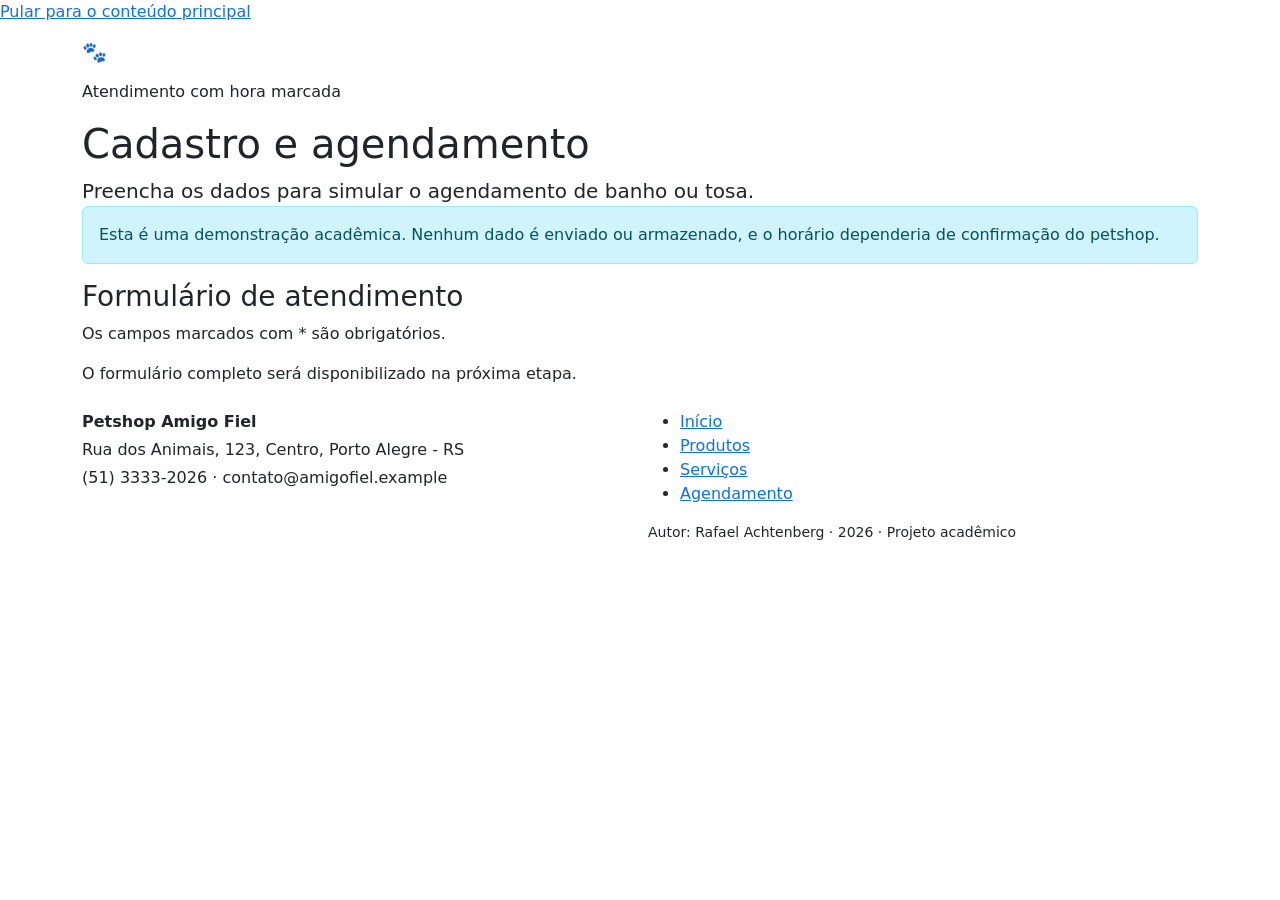
==== fundamentos-de-sistemas-web/fase-2-petshop/agendamento.html @ 92da9399 "feat(fase-2): create project structure" ====
<!doctype html>
<html lang="pt-BR">
<head>
    <meta charset="utf-8">
    <meta name="viewport" content="width=device-width, initial-scale=1">
    <meta name="description" content="Cadastro do cliente, do pet e simulação de agendamento no Petshop Amigo Fiel.">
    <title>Agendamento | Petshop Amigo Fiel</title>
    <link href="https://cdn.jsdelivr.net/npm/bootstrap@5.3.8/dist/css/bootstrap.min.css" rel="stylesheet" integrity="sha384-sRIl4kxILFvY47J16cr9ZwB07vP4J8+LH7qKQnuqkuIAvNWLzeN8tE5YBujZqJLB" crossorigin="anonymous">
    <link rel="stylesheet" href="css/estilos.css">
</head>
<body>
    <a class="skip-link" href="#conteudo-principal">Pular para o conteúdo principal</a>
    <header>
        <nav class="navbar navbar-expand-lg navbar-dark" aria-label="Navegação principal">
            <div class="container">
                <a class="navbar-brand" href="index.html">🐾 Amigo Fiel</a>
                <button class="navbar-toggler" type="button" data-bs-toggle="collapse" data-bs-target="#menuPrincipal" aria-controls="menuPrincipal" aria-expanded="false" aria-label="Abrir menu de navegação">
                    <span class="navbar-toggler-icon"></span>
                </button>
                <div class="collapse navbar-collapse" id="menuPrincipal">
                    <ul class="navbar-nav ms-auto">
                        <li class="nav-item"><a class="nav-link" href="index.html">Início</a></li>
                        <li class="nav-item"><a class="nav-link" href="produtos.html">Produtos</a></li>
                        <li class="nav-item"><a class="nav-link" href="servicos.html">Serviços</a></li>
                        <li class="nav-item"><a class="nav-link active" href="agendamento.html" aria-current="page">Agendamento</a></li>
                    </ul>
                </div>
            </div>
        </nav>
    </header>

    <main id="conteudo-principal">
        <section class="page-header">
            <div class="container">
                <p class="eyebrow">Atendimento com hora marcada</p>
                <h1>Cadastro e agendamento</h1>
                <p class="lead mb-0">Preencha os dados para simular o agendamento de banho ou tosa.</p>
            </div>
        </section>

        <section class="section-space">
            <div class="container">
                <div class="alert alert-info" role="note">
                    Esta é uma demonstração acadêmica. Nenhum dado é enviado ou armazenado, e o horário dependeria de confirmação do petshop.
                </div>
                <div class="form-shell">
                    <h2 class="h3">Formulário de atendimento</h2>
                    <p>Os campos marcados com <span aria-hidden="true">*</span><span class="visually-hidden">asterisco</span> são obrigatórios.</p>
                    <p class="mb-0">O formulário completo será disponibilizado na próxima etapa.</p>
                </div>
            </div>
        </section>
    </main>

    <footer class="site-footer">
        <div class="container py-4">
            <div class="row g-3 align-items-start">
                <div class="col-lg-6">
                    <p class="fw-bold mb-1">Petshop Amigo Fiel</p>
                    <p class="mb-1">Rua dos Animais, 123, Centro, Porto Alegre - RS</p>
                    <p class="mb-0">(51) 3333-2026 · contato@amigofiel.example</p>
                </div>
                <div class="col-lg-6">
                    <nav aria-label="Navegação do rodapé">
                        <ul class="footer-links">
                            <li><a href="index.html">Início</a></li>
                            <li><a href="produtos.html">Produtos</a></li>
                            <li><a href="servicos.html">Serviços</a></li>
                            <li><a href="agendamento.html">Agendamento</a></li>
                        </ul>
                    </nav>
                    <p class="small mb-0">Autor: Rafael Achtenberg · 2026 · Projeto acadêmico</p>
                </div>
            </div>
        </div>
    </footer>

    <script src="https://cdn.jsdelivr.net/npm/bootstrap@5.3.8/dist/js/bootstrap.bundle.min.js" integrity="sha384-FKyoEForCGlyvwx9Hj09JcYn3nv7wiPVlz7YYwJrWVcXK/BmnVDxM+D2scQbITxI" crossorigin="anonymous"></script>
    <script src="js/script.js"></script>
</body>
</html>
---- fundamentos-de-sistemas-web/fase-2-petshop/css/estilos.css ----
/* Personalizações da Fase 2 serão mantidas neste arquivo. */
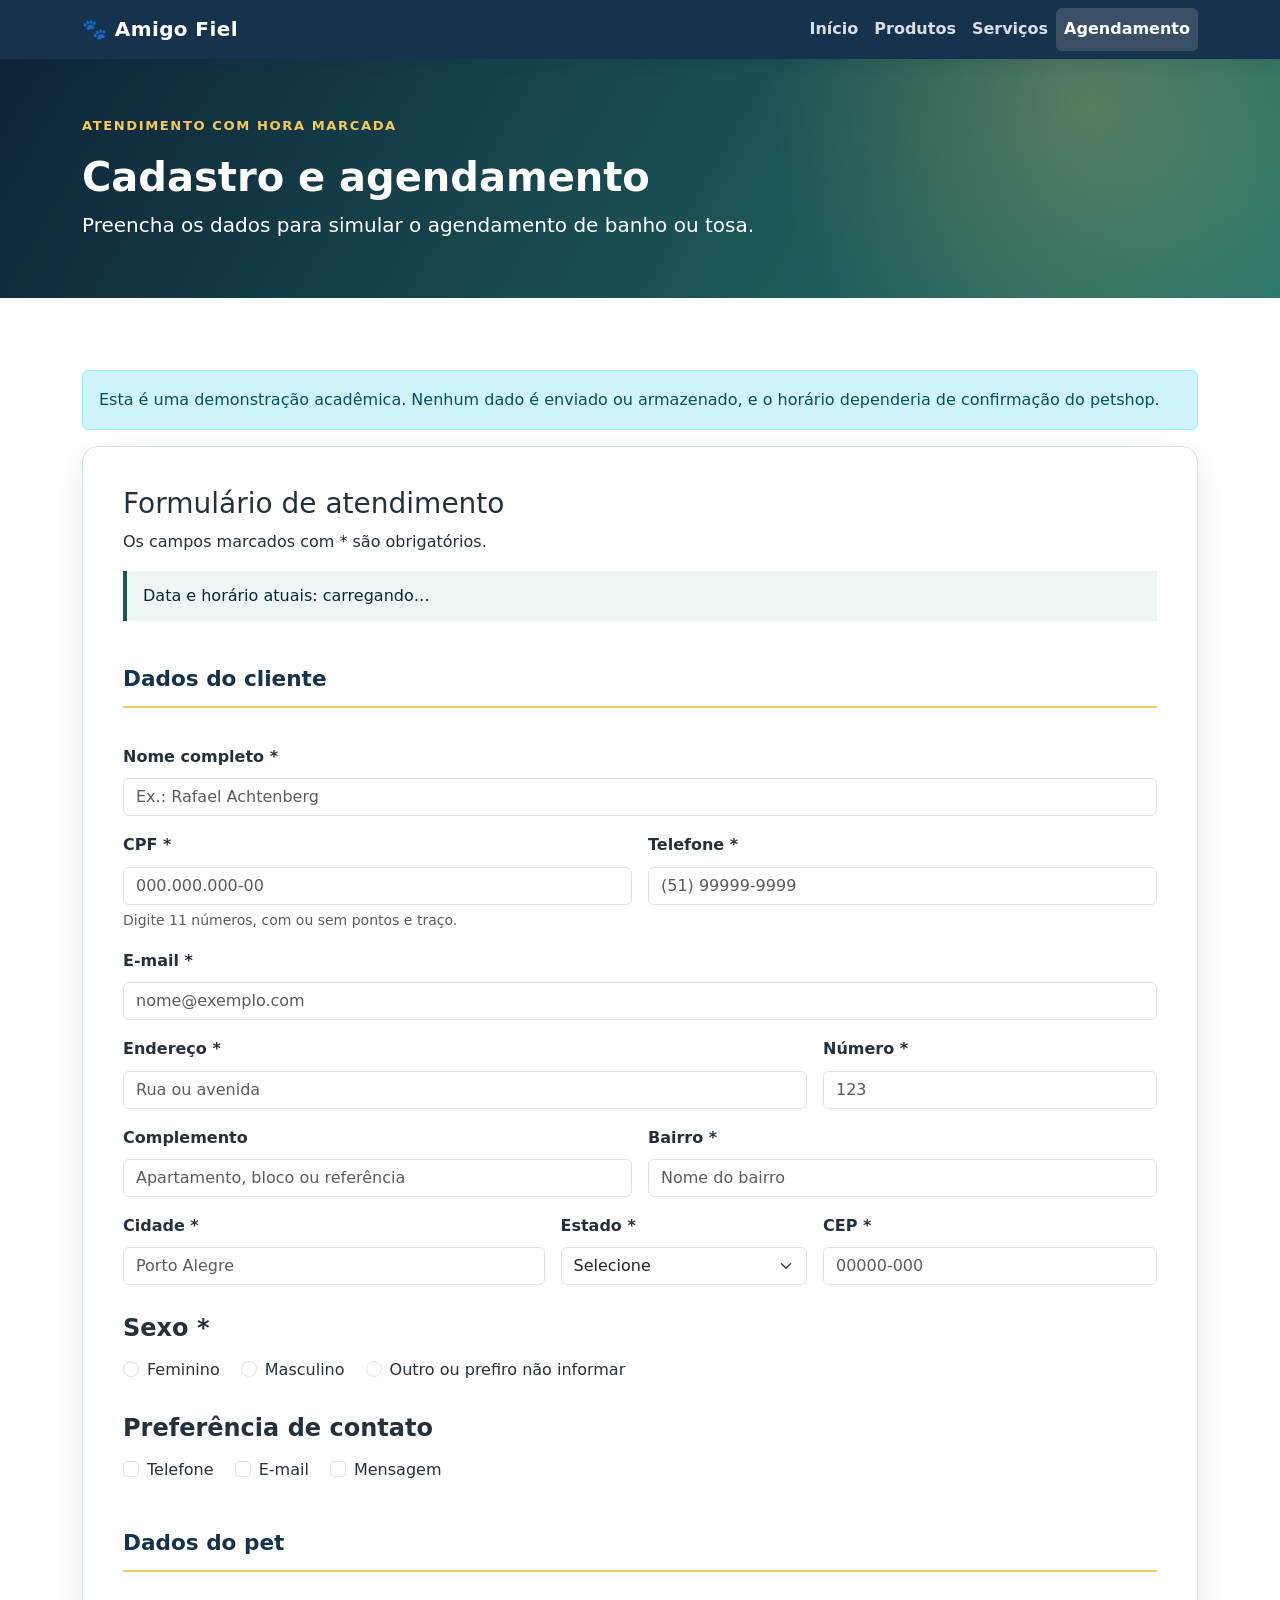
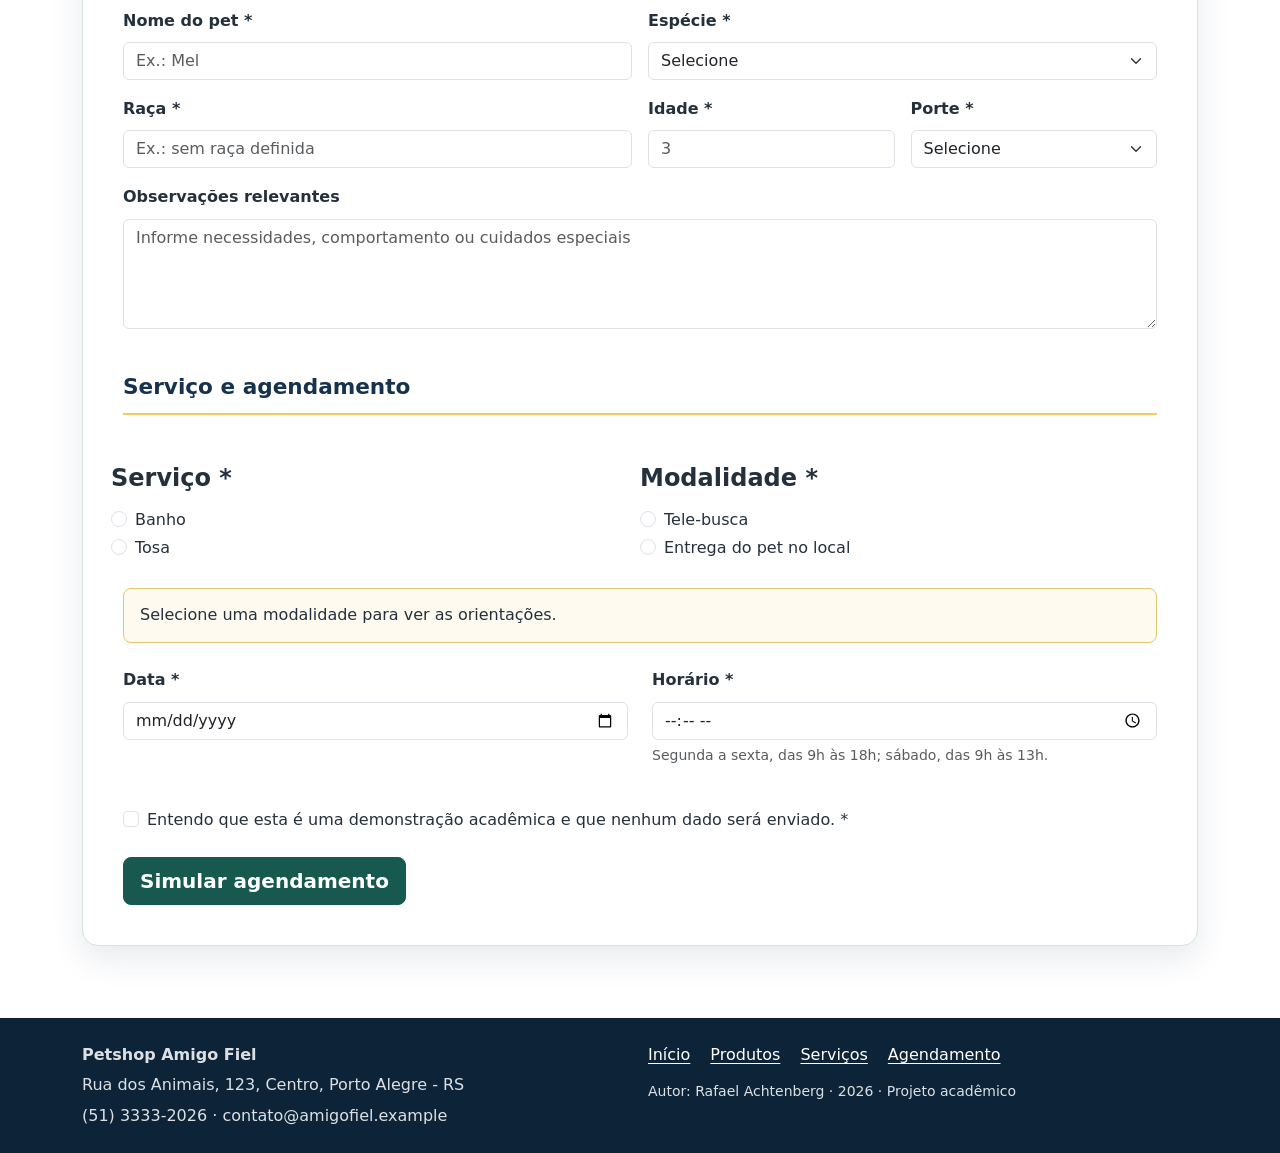
==== commit 302ebdae: "feat(fase-2): add client pet and scheduling form" ====
--- a/fundamentos-de-sistemas-web/fase-2-petshop/agendamento.html
+++ b/fundamentos-de-sistemas-web/fase-2-petshop/agendamento.html
@@ -46,7 +46,255 @@
                 <div class="form-shell">
                     <h2 class="h3">Formulário de atendimento</h2>
                     <p>Os campos marcados com <span aria-hidden="true">*</span><span class="visually-hidden">asterisco</span> são obrigatórios.</p>
-                    <p class="mb-0">O formulário completo será disponibilizado na próxima etapa.</p>
+                    <p class="current-time">Data e horário atuais: <time id="dataHoraAtual">carregando…</time></p>
+
+                    <form id="formAgendamento" class="needs-validation" novalidate>
+                        <fieldset class="form-section">
+                            <legend>Dados do cliente</legend>
+                            <div class="row g-3">
+                                <div class="col-12">
+                                    <label for="nomeCliente" class="form-label">Nome completo *</label>
+                                    <input type="text" class="form-control" id="nomeCliente" name="nomeCliente" placeholder="Ex.: Rafael Achtenberg" autocomplete="name" minlength="3" required>
+                                    <div class="invalid-feedback">Informe o nome completo.</div>
+                                </div>
+
+                                <div class="col-md-6">
+                                    <label for="cpf" class="form-label">CPF *</label>
+                                    <input type="text" class="form-control" id="cpf" name="cpf" placeholder="000.000.000-00" inputmode="numeric" pattern="\d{3}\.?\d{3}\.?\d{3}-?\d{2}" aria-describedby="ajudaCpf" required>
+                                    <div id="ajudaCpf" class="form-text">Digite 11 números, com ou sem pontos e traço.</div>
+                                    <div class="invalid-feedback">Informe um CPF com 11 números.</div>
+                                </div>
+
+                                <div class="col-md-6">
+                                    <label for="telefone" class="form-label">Telefone *</label>
+                                    <input type="tel" class="form-control" id="telefone" name="telefone" placeholder="(51) 99999-9999" autocomplete="tel" pattern="[\d\s()+-]{10,20}" required>
+                                    <div class="invalid-feedback">Informe um telefone válido.</div>
+                                </div>
+
+                                <div class="col-12">
+                                    <label for="email" class="form-label">E-mail *</label>
+                                    <input type="email" class="form-control" id="email" name="email" placeholder="nome@exemplo.com" autocomplete="email" required>
+                                    <div class="invalid-feedback">Informe um endereço de e-mail válido.</div>
+                                </div>
+
+                                <div class="col-md-8">
+                                    <label for="endereco" class="form-label">Endereço *</label>
+                                    <input type="text" class="form-control" id="endereco" name="endereco" placeholder="Rua ou avenida" autocomplete="address-line1" required>
+                                    <div class="invalid-feedback">Informe o endereço.</div>
+                                </div>
+
+                                <div class="col-md-4">
+                                    <label for="numero" class="form-label">Número *</label>
+                                    <input type="number" class="form-control" id="numero" name="numero" placeholder="123" min="1" max="999999" required>
+                                    <div class="invalid-feedback">Informe o número.</div>
+                                </div>
+
+                                <div class="col-md-6">
+                                    <label for="complemento" class="form-label">Complemento</label>
+                                    <input type="text" class="form-control" id="complemento" name="complemento" placeholder="Apartamento, bloco ou referência" autocomplete="address-line2">
+                                </div>
+
+                                <div class="col-md-6">
+                                    <label for="bairro" class="form-label">Bairro *</label>
+                                    <input type="text" class="form-control" id="bairro" name="bairro" placeholder="Nome do bairro" required>
+                                    <div class="invalid-feedback">Informe o bairro.</div>
+                                </div>
+
+                                <div class="col-md-5">
+                                    <label for="cidade" class="form-label">Cidade *</label>
+                                    <input type="text" class="form-control" id="cidade" name="cidade" placeholder="Porto Alegre" autocomplete="address-level2" required>
+                                    <div class="invalid-feedback">Informe a cidade.</div>
+                                </div>
+
+                                <div class="col-md-3">
+                                    <label for="estado" class="form-label">Estado *</label>
+                                    <select class="form-select" id="estado" name="estado" autocomplete="address-level1" required>
+                                        <option value="">Selecione</option>
+                                        <option value="AC">AC</option>
+                                        <option value="AL">AL</option>
+                                        <option value="AP">AP</option>
+                                        <option value="AM">AM</option>
+                                        <option value="BA">BA</option>
+                                        <option value="CE">CE</option>
+                                        <option value="DF">DF</option>
+                                        <option value="ES">ES</option>
+                                        <option value="GO">GO</option>
+                                        <option value="MA">MA</option>
+                                        <option value="MT">MT</option>
+                                        <option value="MS">MS</option>
+                                        <option value="MG">MG</option>
+                                        <option value="PA">PA</option>
+                                        <option value="PB">PB</option>
+                                        <option value="PR">PR</option>
+                                        <option value="PE">PE</option>
+                                        <option value="PI">PI</option>
+                                        <option value="RJ">RJ</option>
+                                        <option value="RN">RN</option>
+                                        <option value="RS">RS</option>
+                                        <option value="RO">RO</option>
+                                        <option value="RR">RR</option>
+                                        <option value="SC">SC</option>
+                                        <option value="SP">SP</option>
+                                        <option value="SE">SE</option>
+                                        <option value="TO">TO</option>
+                                    </select>
+                                    <div class="invalid-feedback">Selecione o estado.</div>
+                                </div>
+
+                                <div class="col-md-4">
+                                    <label for="cep" class="form-label">CEP *</label>
+                                    <input type="text" class="form-control" id="cep" name="cep" placeholder="00000-000" inputmode="numeric" autocomplete="postal-code" pattern="\d{5}-?\d{3}" required>
+                                    <div class="invalid-feedback">Informe um CEP com 8 números.</div>
+                                </div>
+                            </div>
+
+                            <fieldset class="choice-group mt-4">
+                                <legend class="form-label">Sexo *</legend>
+                                <div class="form-check form-check-inline">
+                                    <input class="form-check-input" type="radio" name="sexo" id="sexoFeminino" value="feminino" required>
+                                    <label class="form-check-label" for="sexoFeminino">Feminino</label>
+                                </div>
+                                <div class="form-check form-check-inline">
+                                    <input class="form-check-input" type="radio" name="sexo" id="sexoMasculino" value="masculino">
+                                    <label class="form-check-label" for="sexoMasculino">Masculino</label>
+                                </div>
+                                <div class="form-check form-check-inline">
+                                    <input class="form-check-input" type="radio" name="sexo" id="sexoOutro" value="outro">
+                                    <label class="form-check-label" for="sexoOutro">Outro ou prefiro não informar</label>
+                                </div>
+                                <div class="invalid-feedback">Selecione uma opção.</div>
+                            </fieldset>
+
+                            <fieldset class="choice-group mt-4">
+                                <legend class="form-label">Preferência de contato</legend>
+                                <div class="form-check form-check-inline">
+                                    <input class="form-check-input" type="checkbox" id="contatoTelefone" name="preferenciaContato" value="telefone">
+                                    <label class="form-check-label" for="contatoTelefone">Telefone</label>
+                                </div>
+                                <div class="form-check form-check-inline">
+                                    <input class="form-check-input" type="checkbox" id="contatoEmail" name="preferenciaContato" value="email">
+                                    <label class="form-check-label" for="contatoEmail">E-mail</label>
+                                </div>
+                                <div class="form-check form-check-inline">
+                                    <input class="form-check-input" type="checkbox" id="contatoMensagem" name="preferenciaContato" value="mensagem">
+                                    <label class="form-check-label" for="contatoMensagem">Mensagem</label>
+                                </div>
+                            </fieldset>
+                        </fieldset>
+
+                        <fieldset class="form-section">
+                            <legend>Dados do pet</legend>
+                            <div class="row g-3">
+                                <div class="col-md-6">
+                                    <label for="nomePet" class="form-label">Nome do pet *</label>
+                                    <input type="text" class="form-control" id="nomePet" name="nomePet" placeholder="Ex.: Mel" required>
+                                    <div class="invalid-feedback">Informe o nome do pet.</div>
+                                </div>
+
+                                <div class="col-md-6">
+                                    <label for="especie" class="form-label">Espécie *</label>
+                                    <select class="form-select" id="especie" name="especie" required>
+                                        <option value="">Selecione</option>
+                                        <option value="cão">Cão</option>
+                                        <option value="gato">Gato</option>
+                                        <option value="outro">Outro</option>
+                                    </select>
+                                    <div class="invalid-feedback">Selecione a espécie.</div>
+                                </div>
+
+                                <div class="col-md-6">
+                                    <label for="raca" class="form-label">Raça *</label>
+                                    <input type="text" class="form-control" id="raca" name="raca" placeholder="Ex.: sem raça definida" required>
+                                    <div class="invalid-feedback">Informe a raça ou sem raça definida.</div>
+                                </div>
+
+                                <div class="col-md-3">
+                                    <label for="idadePet" class="form-label">Idade *</label>
+                                    <input type="number" class="form-control" id="idadePet" name="idadePet" min="0" max="40" placeholder="3" required>
+                                    <div class="invalid-feedback">Informe uma idade entre 0 e 40.</div>
+                                </div>
+
+                                <div class="col-md-3">
+                                    <label for="porte" class="form-label">Porte *</label>
+                                    <select class="form-select" id="porte" name="porte" required>
+                                        <option value="">Selecione</option>
+                                        <option value="pequeno">Pequeno</option>
+                                        <option value="médio">Médio</option>
+                                        <option value="grande">Grande</option>
+                                    </select>
+                                    <div class="invalid-feedback">Selecione o porte.</div>
+                                </div>
+
+                                <div class="col-12">
+                                    <label for="observacoes" class="form-label">Observações relevantes</label>
+                                    <textarea class="form-control" id="observacoes" name="observacoes" rows="4" maxlength="500" placeholder="Informe necessidades, comportamento ou cuidados especiais"></textarea>
+                                </div>
+                            </div>
+                        </fieldset>
+
+                        <fieldset class="form-section">
+                            <legend>Serviço e agendamento</legend>
+                            <div class="row g-4">
+                                <fieldset class="col-md-6 choice-group">
+                                    <legend class="form-label">Serviço *</legend>
+                                    <div class="form-check">
+                                        <input class="form-check-input" type="radio" name="servico" id="servicoBanho" value="Banho" required>
+                                        <label class="form-check-label" for="servicoBanho">Banho</label>
+                                    </div>
+                                    <div class="form-check">
+                                        <input class="form-check-input" type="radio" name="servico" id="servicoTosa" value="Tosa">
+                                        <label class="form-check-label" for="servicoTosa">Tosa</label>
+                                    </div>
+                                    <div class="invalid-feedback">Selecione banho ou tosa.</div>
+                                </fieldset>
+
+                                <fieldset class="col-md-6 choice-group">
+                                    <legend class="form-label">Modalidade *</legend>
+                                    <div class="form-check">
+                                        <input class="form-check-input" type="radio" name="modalidade" id="modalidadeTelebusca" value="Tele-busca" required>
+                                        <label class="form-check-label" for="modalidadeTelebusca">Tele-busca</label>
+                                    </div>
+                                    <div class="form-check">
+                                        <input class="form-check-input" type="radio" name="modalidade" id="modalidadeLocal" value="Entrega no local">
+                                        <label class="form-check-label" for="modalidadeLocal">Entrega do pet no local</label>
+                                    </div>
+                                    <div class="invalid-feedback">Selecione uma modalidade.</div>
+                                </fieldset>
+
+                                <div class="col-12">
+                                    <p id="mensagemModalidade" class="modality-message" aria-live="polite">Selecione uma modalidade para ver as orientações.</p>
+                                </div>
+
+                                <div class="col-md-6">
+                                    <label for="dataAgendamento" class="form-label">Data *</label>
+                                    <input type="date" class="form-control" id="dataAgendamento" name="dataAgendamento" required>
+                                    <div class="invalid-feedback">Escolha hoje ou uma data futura.</div>
+                                </div>
+
+                                <div class="col-md-6">
+                                    <label for="horaAgendamento" class="form-label">Horário *</label>
+                                    <input type="time" class="form-control" id="horaAgendamento" name="horaAgendamento" min="09:00" max="18:00" step="1800" aria-describedby="ajudaHorario" required>
+                                    <div id="ajudaHorario" class="form-text">Segunda a sexta, das 9h às 18h; sábado, das 9h às 13h.</div>
+                                    <div class="invalid-feedback">Escolha um horário entre 9h e 18h.</div>
+                                </div>
+                            </div>
+                        </fieldset>
+
+                        <div class="form-check mb-4">
+                            <input class="form-check-input" type="checkbox" id="confirmacaoDemonstracao" required>
+                            <label class="form-check-label" for="confirmacaoDemonstracao">
+                                Entendo que esta é uma demonstração acadêmica e que nenhum dado será enviado. *
+                            </label>
+                            <div class="invalid-feedback">Confirme que compreendeu a demonstração.</div>
+                        </div>
+
+                        <button class="btn btn-brand btn-lg" type="submit">Simular agendamento</button>
+                    </form>
+
+                    <section id="resultadoAgendamento" class="result-box mt-4" aria-live="polite" aria-atomic="true" hidden>
+                        <h2 class="h4">Resumo da simulação</h2>
+                        <p id="mensagemResultado" class="mb-0"></p>
+                    </section>
                 </div>
             </div>
         </section>
--- a/fundamentos-de-sistemas-web/fase-2-petshop/css/estilos.css
+++ b/fundamentos-de-sistemas-web/fase-2-petshop/css/estilos.css
@@ -1 +1,376 @@
-/* Personalizações da Fase 2 serão mantidas neste arquivo. */
+:root {
+    --brand-navy: #17324d;
+    --brand-navy-dark: #0d2438;
+    --brand-teal: #26766c;
+    --brand-teal-dark: #17584f;
+    --brand-gold: #f4c95d;
+    --brand-cream: #fffaf0;
+    --brand-mist: #edf6f4;
+    --text-main: #24313d;
+    --border-soft: #d7e2df;
+}
+
+body {
+    color: var(--text-main);
+    background-color: #fff;
+    font-family: system-ui, -apple-system, "Segoe UI", sans-serif;
+    line-height: 1.65;
+}
+
+a {
+    text-underline-offset: 0.2em;
+}
+
+.skip-link {
+    position: fixed;
+    top: 0.75rem;
+    left: 0.75rem;
+    z-index: 1100;
+    padding: 0.65rem 1rem;
+    color: #fff;
+    background: var(--brand-navy-dark);
+    border-radius: 0.4rem;
+    transform: translateY(-180%);
+}
+
+.skip-link:focus {
+    transform: translateY(0);
+}
+
+.navbar {
+    background: var(--brand-navy);
+    box-shadow: 0 0.2rem 1rem rgb(13 36 56 / 14%);
+}
+
+.navbar-brand {
+    font-size: 1.25rem;
+    font-weight: 800;
+    letter-spacing: 0.02em;
+}
+
+.navbar .nav-link {
+    color: rgb(255 255 255 / 84%);
+    font-weight: 650;
+    border-radius: 0.35rem;
+}
+
+.navbar .nav-link:hover,
+.navbar .nav-link:focus-visible,
+.navbar .nav-link.active {
+    color: #fff;
+    background-color: rgb(255 255 255 / 14%);
+}
+
+.hero {
+    color: #fff;
+    background:
+        linear-gradient(115deg, rgb(13 36 56 / 95%), rgb(38 118 108 / 86%)),
+        var(--brand-navy);
+}
+
+.eyebrow {
+    color: var(--brand-teal-dark);
+    font-size: 0.82rem;
+    font-weight: 800;
+    letter-spacing: 0.12em;
+    text-transform: uppercase;
+}
+
+.hero .eyebrow,
+.page-header .eyebrow {
+    color: var(--brand-gold);
+}
+
+.page-header {
+    padding-block: 3.5rem;
+    color: #fff;
+    background:
+        radial-gradient(circle at 85% 20%, rgb(244 201 93 / 25%), transparent 20rem),
+        linear-gradient(120deg, var(--brand-navy-dark), var(--brand-teal));
+}
+
+.page-header h1 {
+    font-weight: 800;
+}
+
+.section-space {
+    padding-block: 4.5rem;
+}
+
+.section-tint {
+    background: var(--brand-mist);
+}
+
+.section-heading {
+    max-width: 45rem;
+    margin-bottom: 2rem;
+}
+
+.section-heading h2 {
+    color: var(--brand-navy);
+    font-weight: 800;
+}
+
+.carousel {
+    overflow: hidden;
+    background: var(--brand-navy-dark);
+    border-radius: 1rem;
+    box-shadow: 0 0.8rem 2rem rgb(23 50 77 / 16%);
+}
+
+.carousel-item img {
+    height: clamp(22rem, 54vw, 34rem);
+    object-fit: cover;
+}
+
+.carousel-item::after {
+    position: absolute;
+    inset: 0;
+    content: "";
+    background: linear-gradient(0deg, rgb(13 36 56 / 88%), transparent 62%);
+}
+
+.carousel-caption {
+    z-index: 1;
+    text-align: left;
+}
+
+.carousel-caption h3 {
+    font-size: clamp(1.5rem, 4vw, 2.35rem);
+    font-weight: 800;
+}
+
+.card {
+    border-color: var(--border-soft);
+    border-radius: 1rem;
+}
+
+.feature-card,
+.product-card,
+.service-card {
+    overflow: hidden;
+    box-shadow: 0 0.65rem 1.8rem rgb(23 50 77 / 9%);
+    transition: transform 180ms ease, box-shadow 180ms ease;
+}
+
+.feature-card:hover,
+.product-card:hover,
+.service-card:hover {
+    transform: translateY(-0.2rem);
+    box-shadow: 0 0.9rem 2rem rgb(23 50 77 / 14%);
+}
+
+.feature-card .card-body {
+    padding: 1.6rem;
+}
+
+.feature-icon,
+.service-icon {
+    display: inline-grid;
+    width: 3.2rem;
+    height: 3.2rem;
+    margin-bottom: 1rem;
+    place-items: center;
+    background: var(--brand-mist);
+    border-radius: 50%;
+    font-size: 1.55rem;
+}
+
+.product-card .card-img-top {
+    width: 100%;
+    height: 19rem;
+    object-fit: cover;
+    background: #fff;
+}
+
+.product-card .product-contain {
+    object-fit: contain;
+    padding: 1rem;
+}
+
+.product-card .card-body {
+    padding: 1.5rem;
+}
+
+.price {
+    color: var(--brand-teal-dark);
+    font-size: 1.35rem;
+    font-weight: 800;
+}
+
+.price-list {
+    padding: 0;
+    margin: 1.5rem 0;
+    list-style: none;
+}
+
+.price-list li {
+    display: flex;
+    gap: 1rem;
+    justify-content: space-between;
+    padding-block: 0.75rem;
+    border-bottom: 1px solid var(--border-soft);
+}
+
+.price-list strong {
+    color: var(--brand-teal-dark);
+    white-space: nowrap;
+}
+
+.step-card {
+    height: 100%;
+    padding: 1.5rem;
+    background: #fff;
+    border: 1px solid var(--border-soft);
+    border-radius: 0.85rem;
+}
+
+.step-card > span {
+    display: inline-grid;
+    width: 2.25rem;
+    height: 2.25rem;
+    margin-bottom: 1rem;
+    place-items: center;
+    color: #fff;
+    background: var(--brand-teal-dark);
+    border-radius: 50%;
+    font-weight: 800;
+}
+
+.btn-brand {
+    color: #fff;
+    background-color: var(--brand-teal-dark);
+    border-color: var(--brand-teal-dark);
+    font-weight: 700;
+}
+
+.btn-brand:hover,
+.btn-brand:focus-visible {
+    color: var(--brand-navy-dark);
+    background-color: var(--brand-gold);
+    border-color: var(--brand-gold);
+}
+
+.btn-outline-brand {
+    color: var(--brand-teal-dark);
+    border-color: var(--brand-teal-dark);
+    font-weight: 700;
+}
+
+.btn-outline-brand:hover,
+.btn-outline-brand:focus-visible {
+    color: #fff;
+    background-color: var(--brand-teal-dark);
+    border-color: var(--brand-teal-dark);
+}
+
+.form-shell {
+    padding: clamp(1.25rem, 4vw, 2.5rem);
+    background: #fff;
+    border: 1px solid var(--border-soft);
+    border-radius: 1rem;
+    box-shadow: 0 0.8rem 2rem rgb(23 50 77 / 10%);
+}
+
+.current-time {
+    padding: 0.75rem 1rem;
+    color: var(--brand-navy-dark);
+    background: var(--brand-mist);
+    border-left: 0.3rem solid var(--brand-teal-dark);
+}
+
+.form-section {
+    padding: 0;
+    margin: 2.5rem 0;
+    border: 0;
+}
+
+.form-section > legend {
+    padding-bottom: 0.55rem;
+    margin-bottom: 1.25rem;
+    color: var(--brand-navy);
+    border-bottom: 2px solid var(--brand-gold);
+    font-size: 1.35rem;
+    font-weight: 800;
+}
+
+.choice-group {
+    padding: 0;
+    border: 0;
+}
+
+.form-label,
+.choice-group > legend {
+    font-weight: 700;
+}
+
+.form-control:focus,
+.form-select:focus,
+.form-check-input:focus {
+    border-color: var(--brand-teal);
+    box-shadow: 0 0 0 0.25rem rgb(38 118 108 / 22%);
+}
+
+.modality-message {
+    padding: 0.85rem 1rem;
+    margin: 0;
+    background: var(--brand-cream);
+    border: 1px solid #e3c76c;
+    border-radius: 0.5rem;
+}
+
+.result-box {
+    padding: 1.25rem;
+    color: var(--brand-navy-dark);
+    background: #e5f5ed;
+    border: 2px solid #2e7d5a;
+    border-radius: 0.75rem;
+}
+
+.site-footer {
+    color: rgb(255 255 255 / 86%);
+    background: var(--brand-navy-dark);
+}
+
+.footer-links {
+    display: flex;
+    flex-wrap: wrap;
+    gap: 0.75rem 1.25rem;
+    padding: 0;
+    margin: 0 0 0.75rem;
+    list-style: none;
+}
+
+.footer-links a {
+    color: #fff;
+}
+
+:focus-visible {
+    outline: 3px solid #f2b705;
+    outline-offset: 3px;
+}
+
+@media (prefers-reduced-motion: reduce) {
+    *,
+    *::before,
+    *::after {
+        scroll-behavior: auto !important;
+        transition-duration: 0.01ms !important;
+    }
+}
+
+@media (max-width: 575.98px) {
+    .section-space {
+        padding-block: 3rem;
+    }
+
+    .product-card .card-img-top {
+        height: 16rem;
+    }
+
+    .price-list li {
+        align-items: flex-start;
+        flex-direction: column;
+        gap: 0.15rem;
+    }
+}
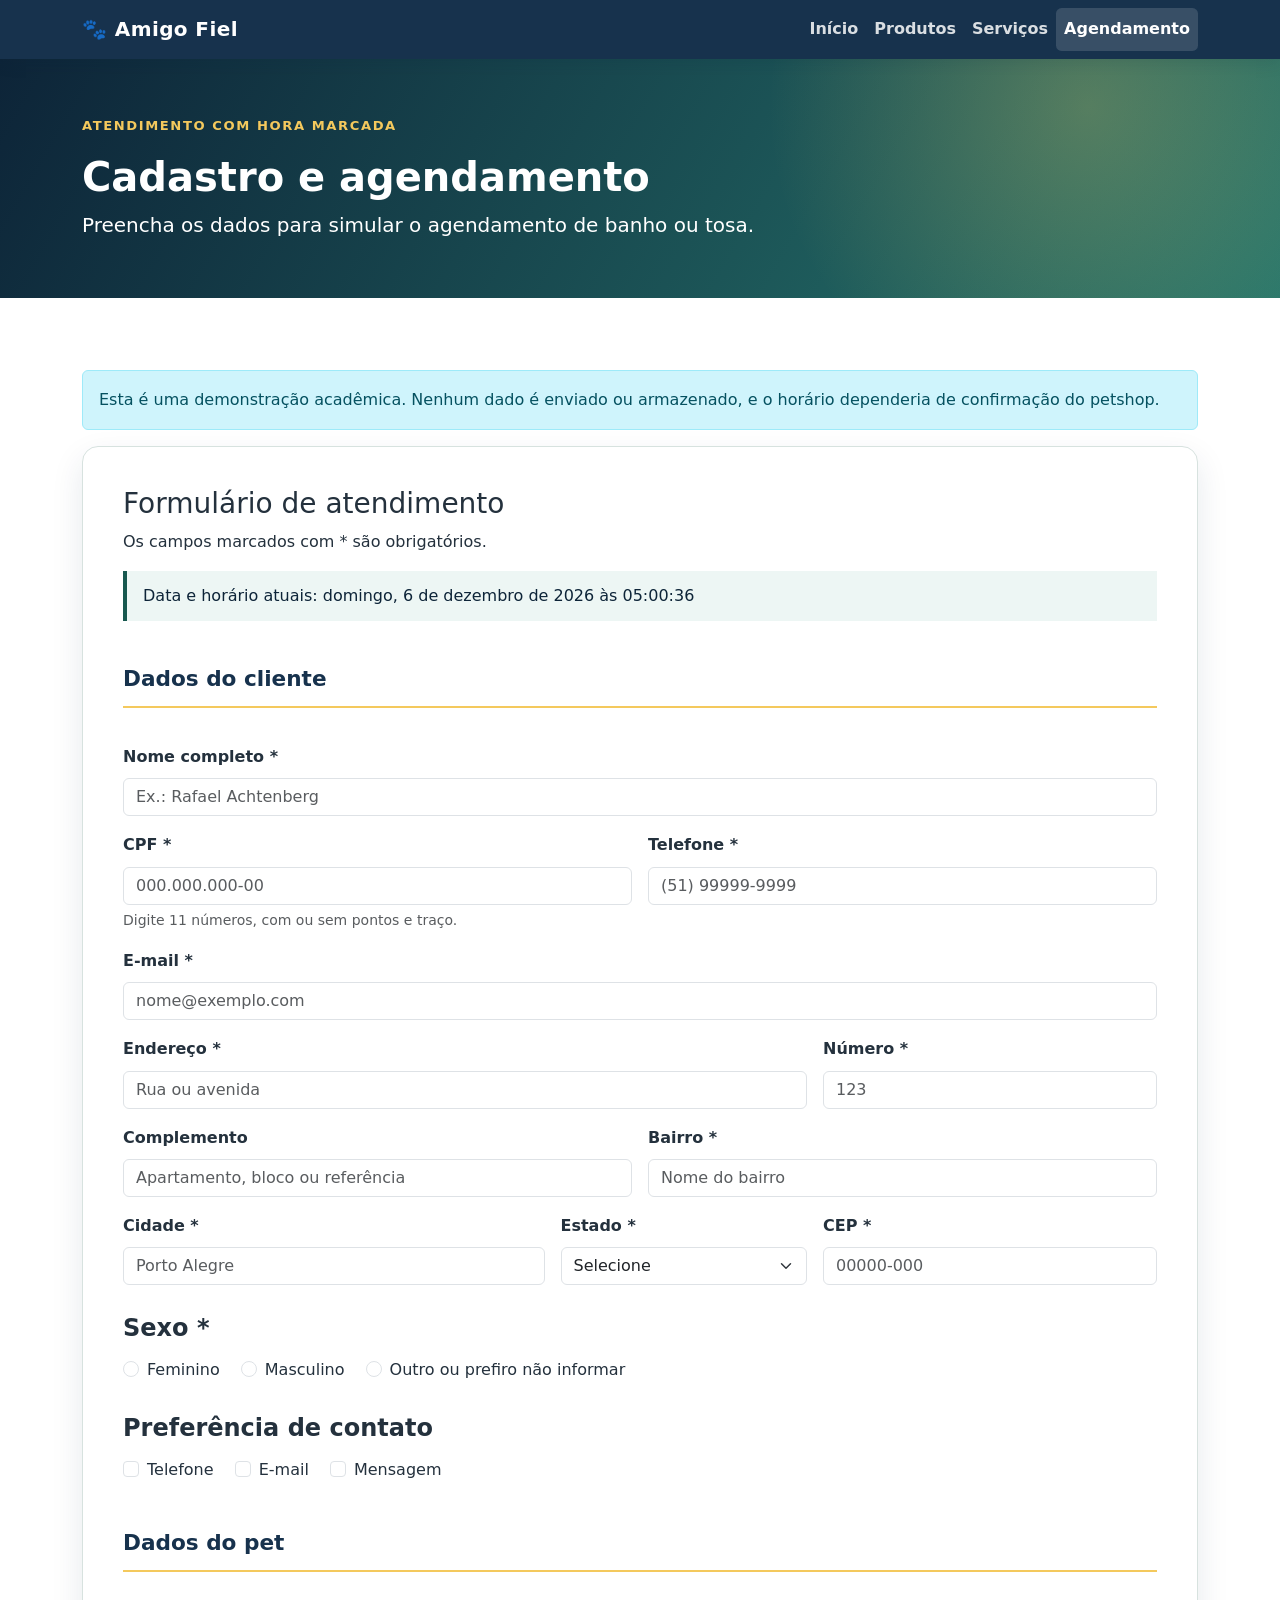
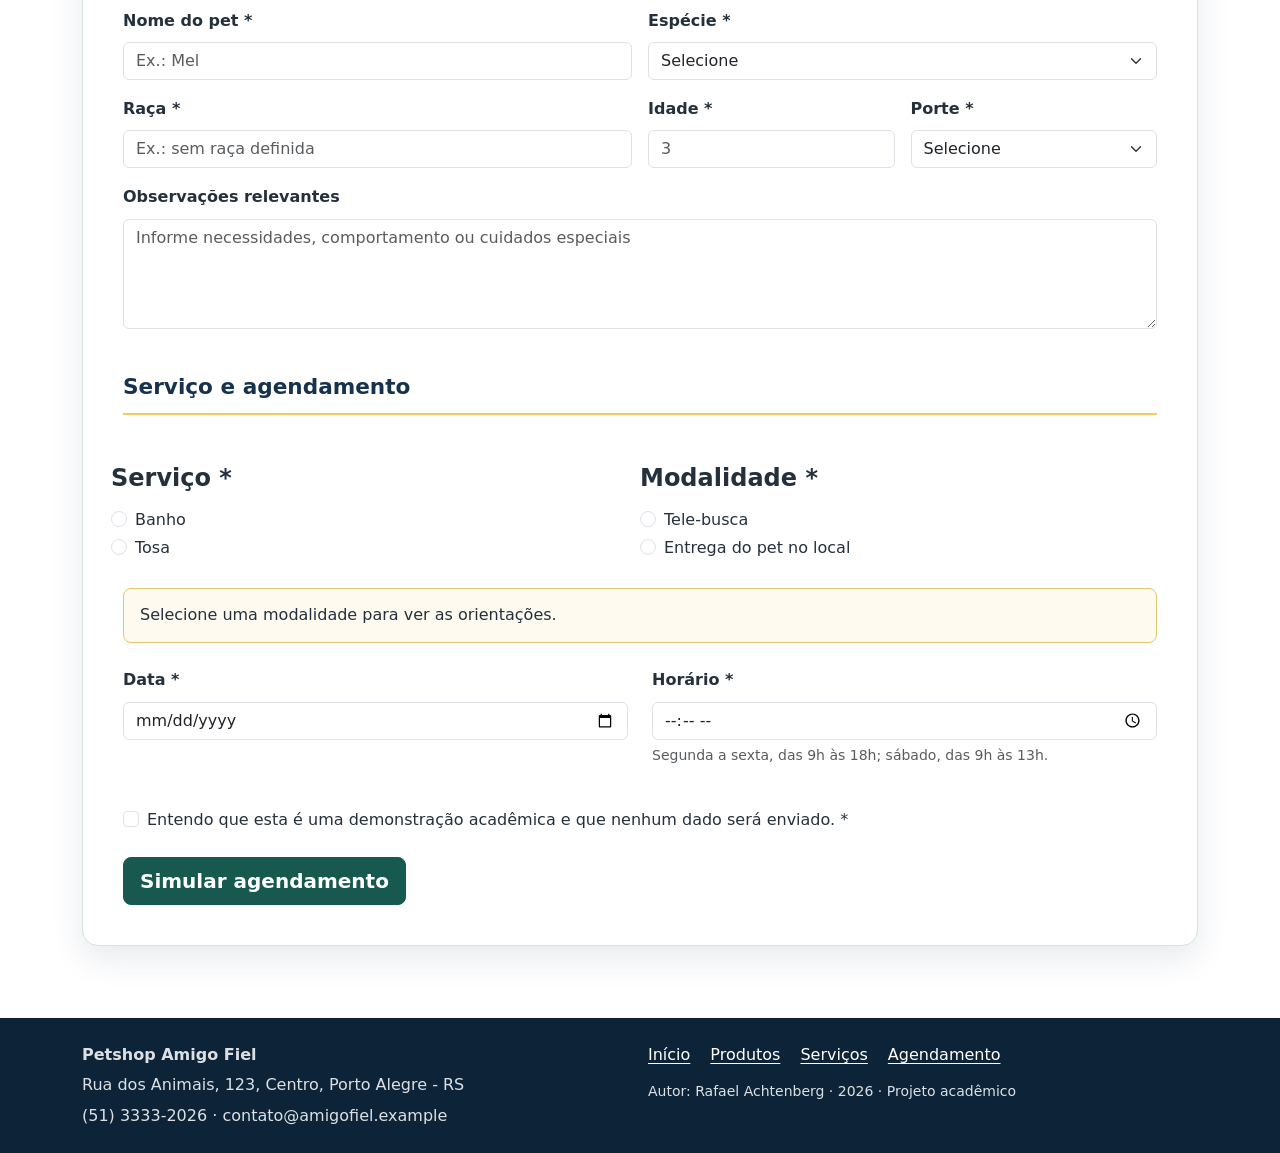
==== commit 1353a352: "feat(fase-2): add scheduling interactions" ====
--- a/fundamentos-de-sistemas-web/fase-2-petshop/agendamento.html
+++ b/fundamentos-de-sistemas-web/fase-2-petshop/agendamento.html
@@ -291,7 +291,7 @@
                         <button class="btn btn-brand btn-lg" type="submit">Simular agendamento</button>
                     </form>
 
-                    <section id="resultadoAgendamento" class="result-box mt-4" aria-live="polite" aria-atomic="true" hidden>
+                    <section id="resultadoAgendamento" class="result-box mt-4" tabindex="-1" aria-live="polite" aria-atomic="true" hidden>
                         <h2 class="h4">Resumo da simulação</h2>
                         <p id="mensagemResultado" class="mb-0"></p>
                     </section>
--- a/fundamentos-de-sistemas-web/fase-2-petshop/css/estilos.css
+++ b/fundamentos-de-sistemas-web/fase-2-petshop/css/estilos.css
@@ -311,6 +311,10 @@
     box-shadow: 0 0 0 0.25rem rgb(38 118 108 / 22%);
 }
 
+.was-validated .choice-group:has(input:invalid) > .invalid-feedback {
+    display: block;
+}
+
 .modality-message {
     padding: 0.85rem 1rem;
     margin: 0;
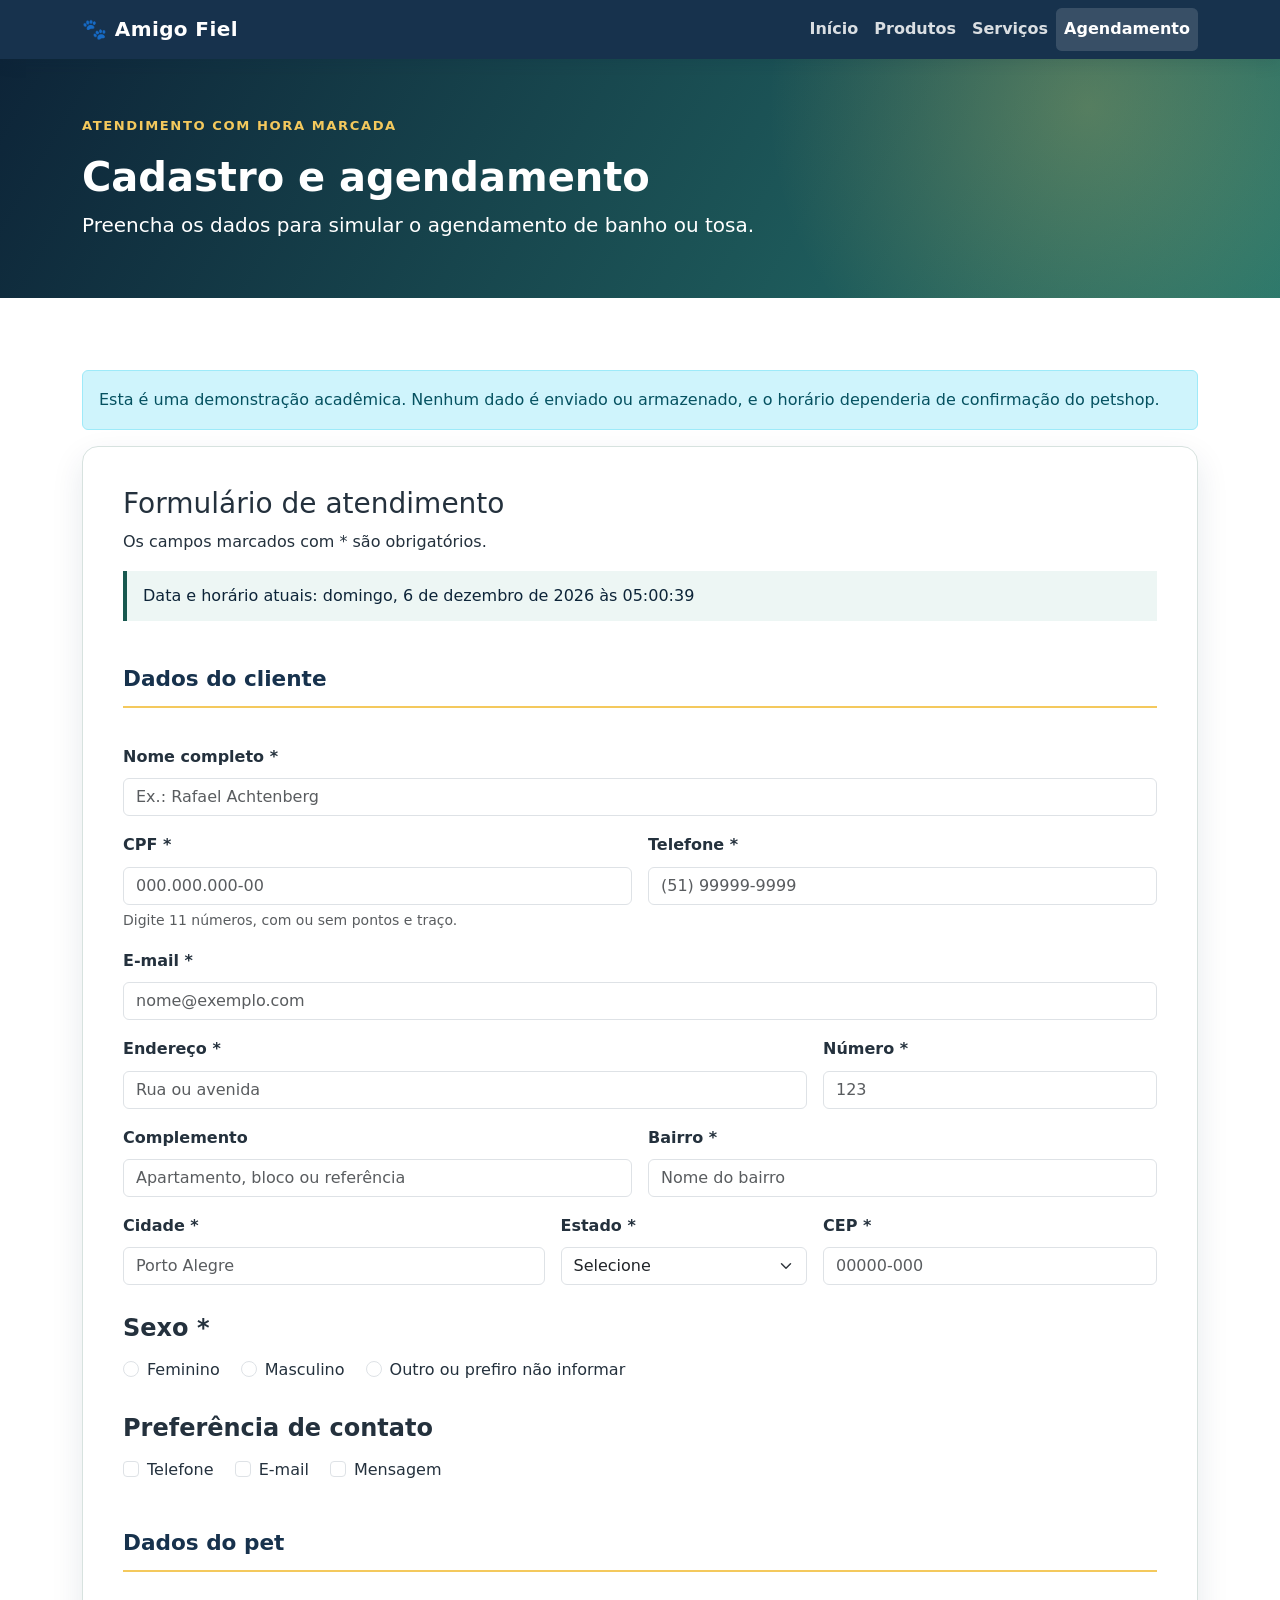
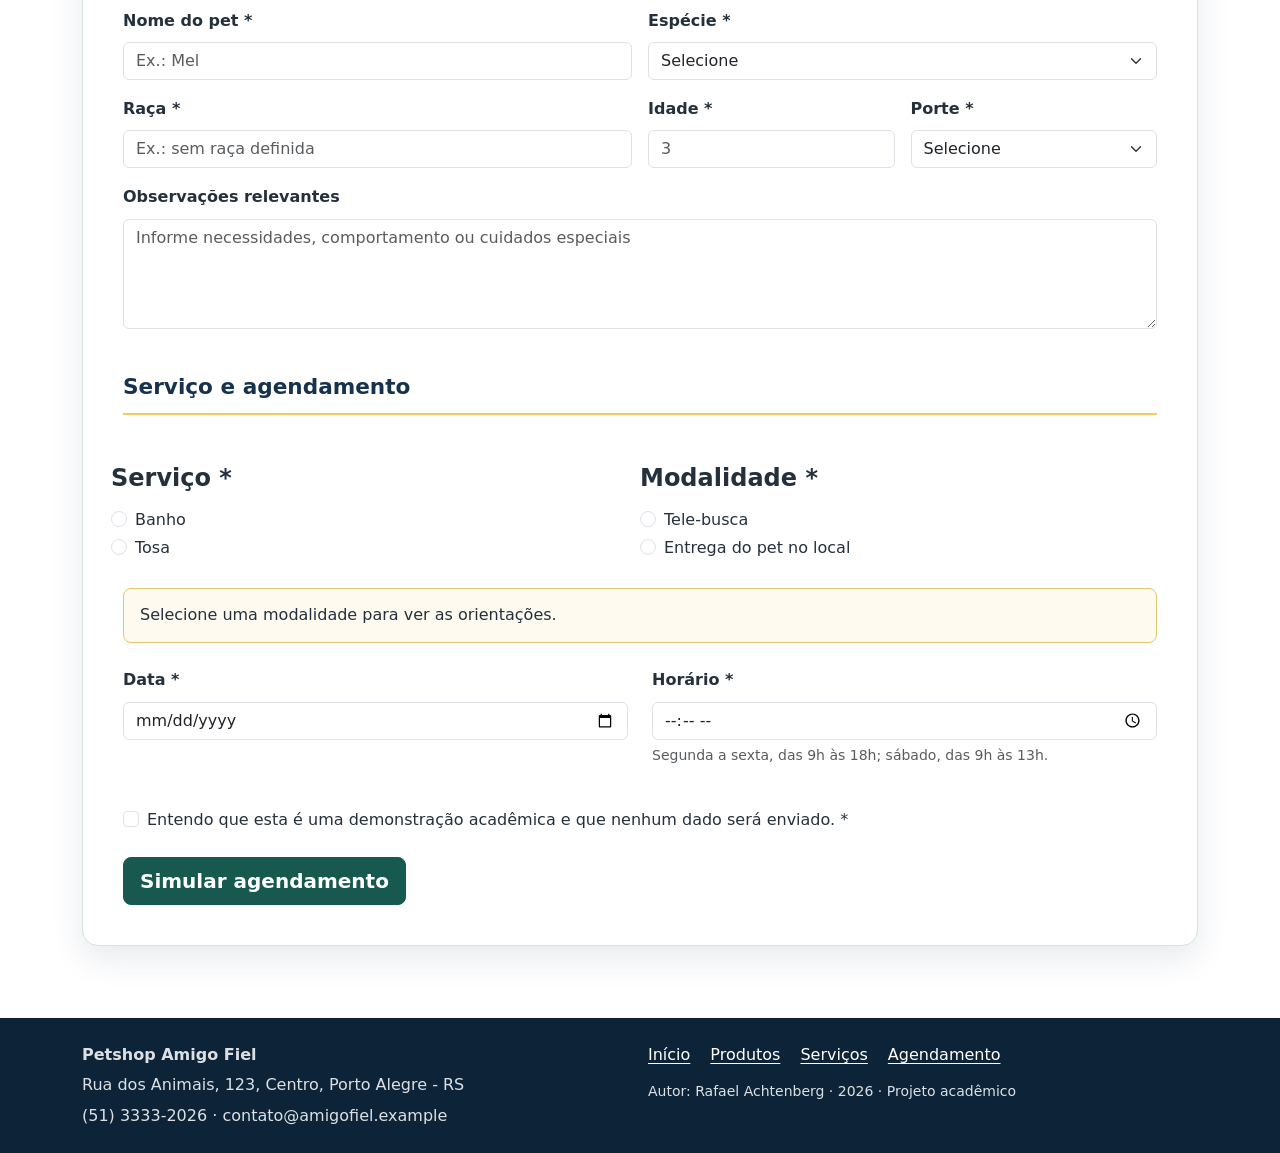
==== commit d1d51152: "a11y(fase-2): improve navigation and carousel controls" ====
--- a/fundamentos-de-sistemas-web/fase-2-petshop/agendamento.html
+++ b/fundamentos-de-sistemas-web/fase-2-petshop/agendamento.html
@@ -13,7 +13,7 @@
     <header>
         <nav class="navbar navbar-expand-lg navbar-dark" aria-label="Navegação principal">
             <div class="container">
-                <a class="navbar-brand" href="index.html">🐾 Amigo Fiel</a>
+                <a class="navbar-brand" href="index.html" aria-label="Petshop Amigo Fiel, página inicial"><span aria-hidden="true">🐾</span> Amigo Fiel</a>
                 <button class="navbar-toggler" type="button" data-bs-toggle="collapse" data-bs-target="#menuPrincipal" aria-controls="menuPrincipal" aria-expanded="false" aria-label="Abrir menu de navegação">
                     <span class="navbar-toggler-icon"></span>
                 </button>
--- a/fundamentos-de-sistemas-web/fase-2-petshop/css/estilos.css
+++ b/fundamentos-de-sistemas-web/fase-2-petshop/css/estilos.css
@@ -140,6 +140,14 @@
     font-weight: 800;
 }
 
+.carousel-pause {
+    position: absolute;
+    top: 1rem;
+    right: 1rem;
+    z-index: 2;
+    font-weight: 700;
+}
+
 .card {
     border-color: var(--border-soft);
     border-radius: 1rem;
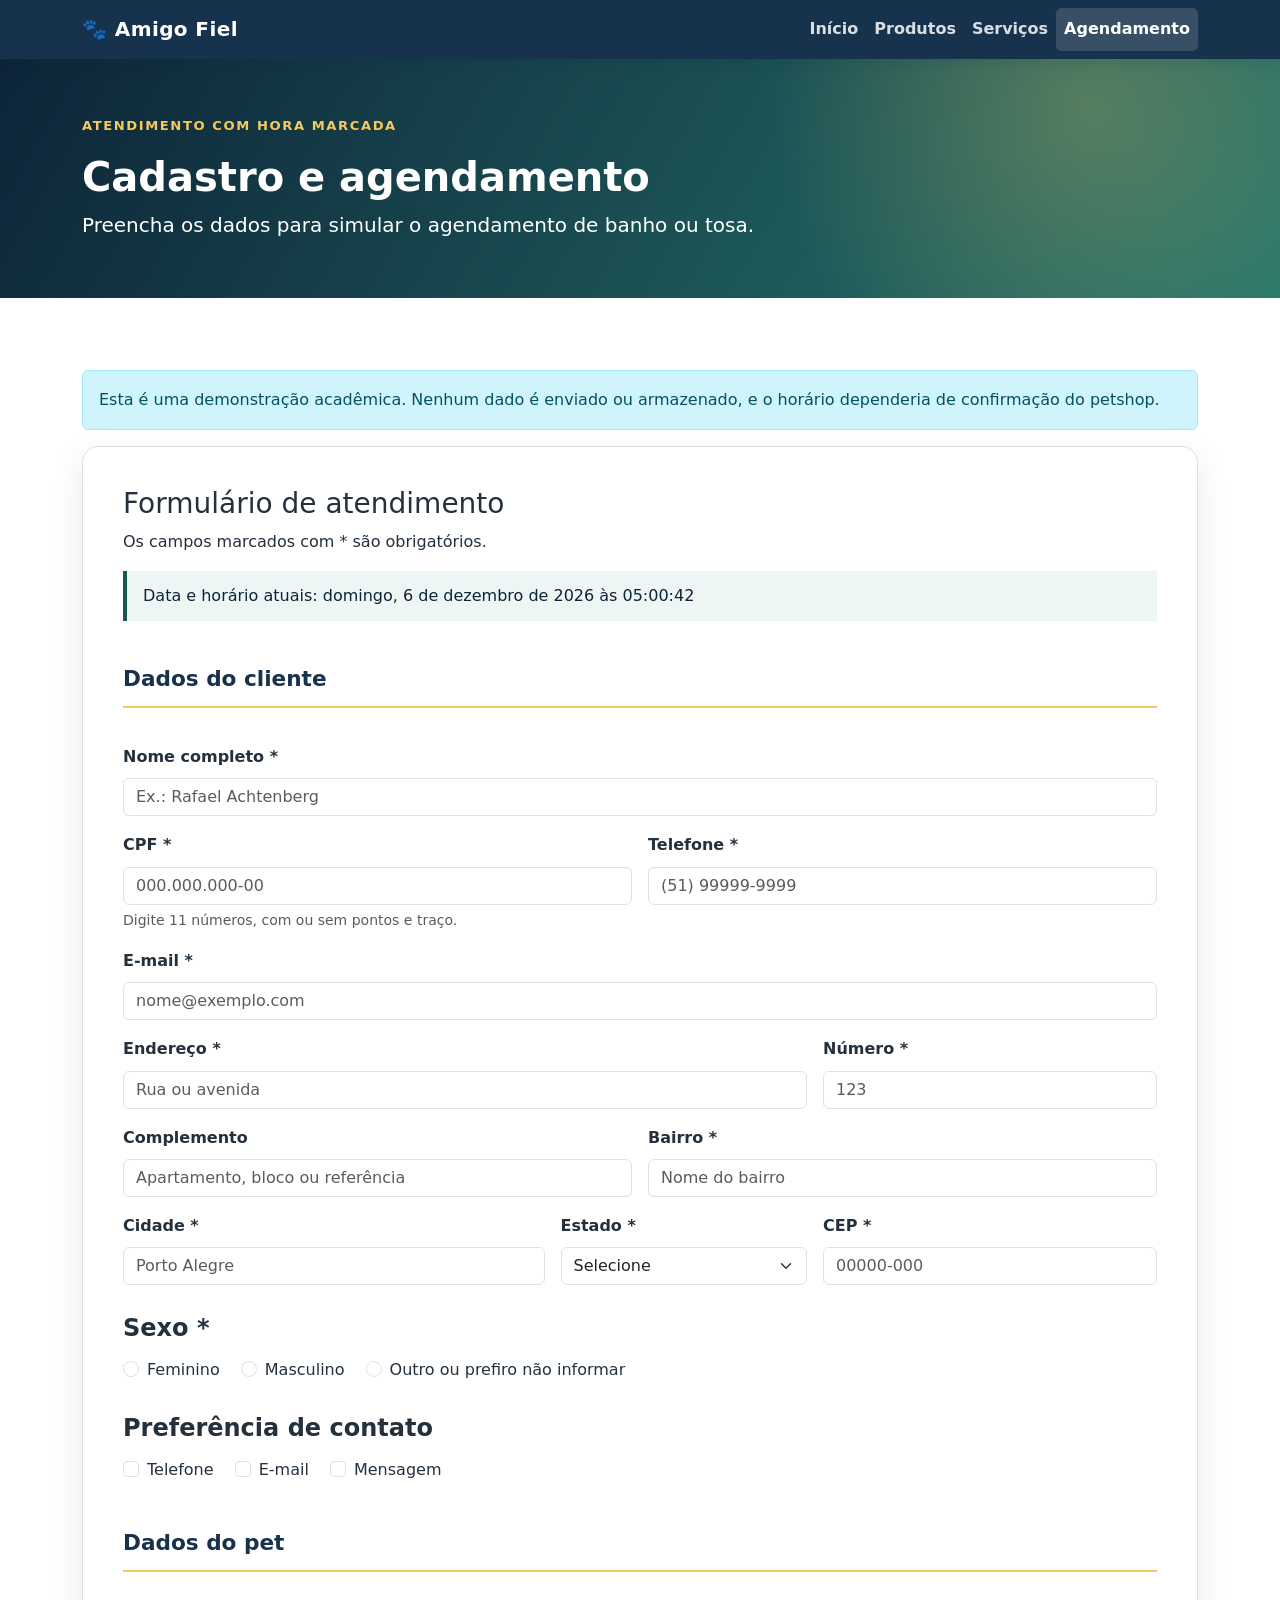
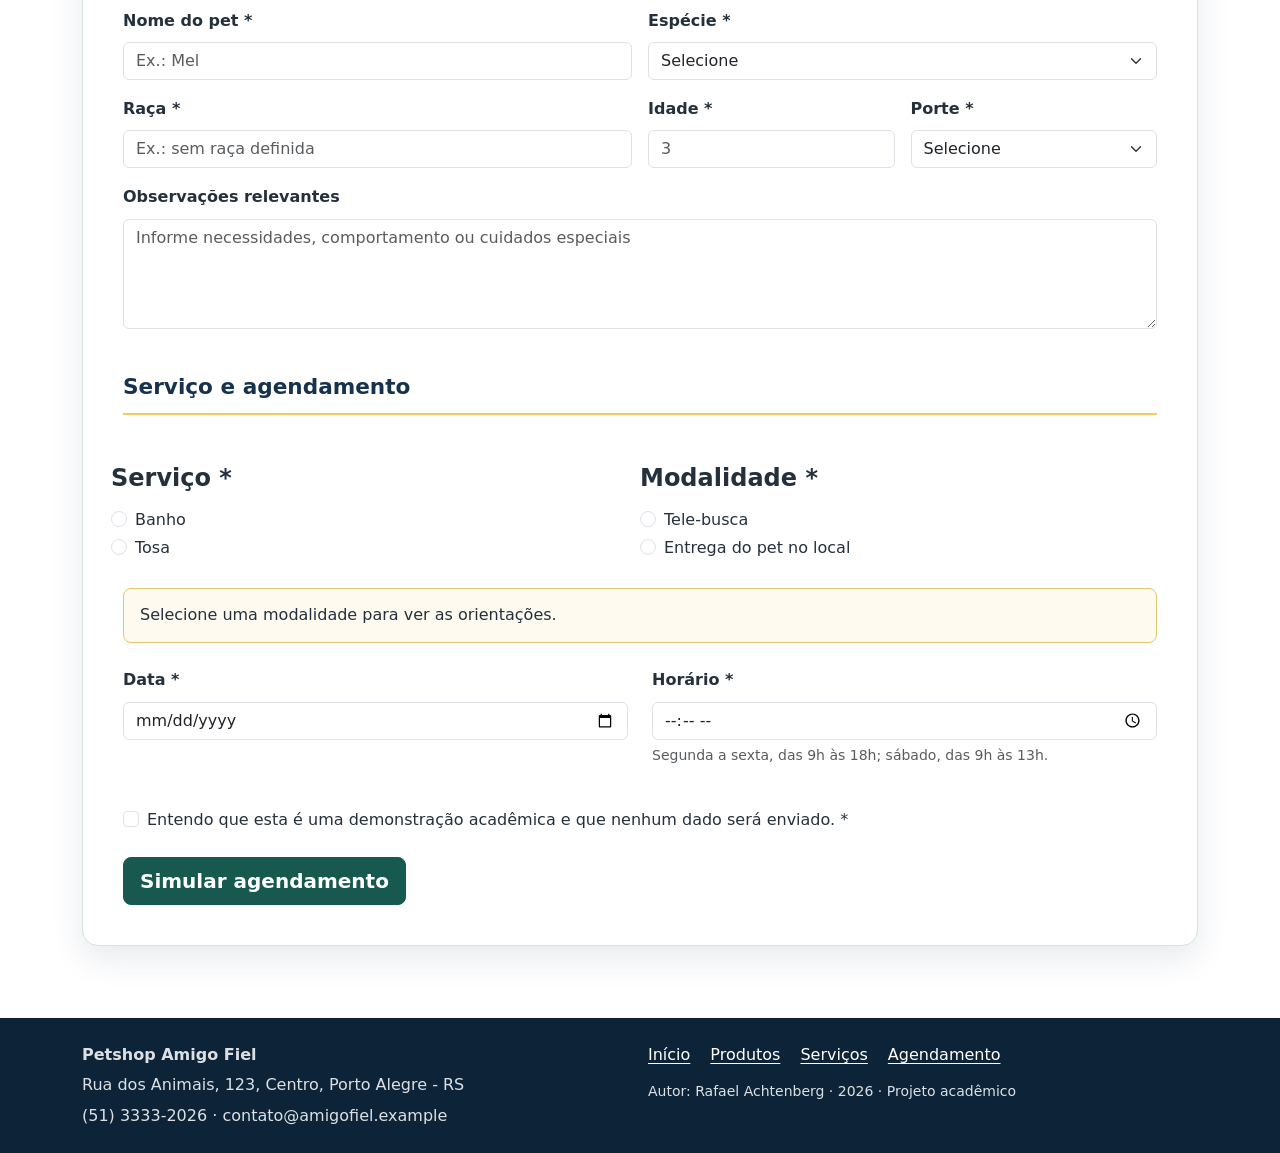
==== commit 2ead9041: "fix(fase-2): address HTML validation finding" ====
--- a/fundamentos-de-sistemas-web/fase-2-petshop/agendamento.html
+++ b/fundamentos-de-sistemas-web/fase-2-petshop/agendamento.html
@@ -46,7 +46,7 @@
                 <div class="form-shell">
                     <h2 class="h3">Formulário de atendimento</h2>
                     <p>Os campos marcados com <span aria-hidden="true">*</span><span class="visually-hidden">asterisco</span> são obrigatórios.</p>
-                    <p class="current-time">Data e horário atuais: <time id="dataHoraAtual">carregando…</time></p>
+                    <p class="current-time">Data e horário atuais: <time id="dataHoraAtual" datetime="2026-07-29T00:00:00-03:00">carregando…</time></p>
 
                     <form id="formAgendamento" class="needs-validation" novalidate>
                         <fieldset class="form-section">
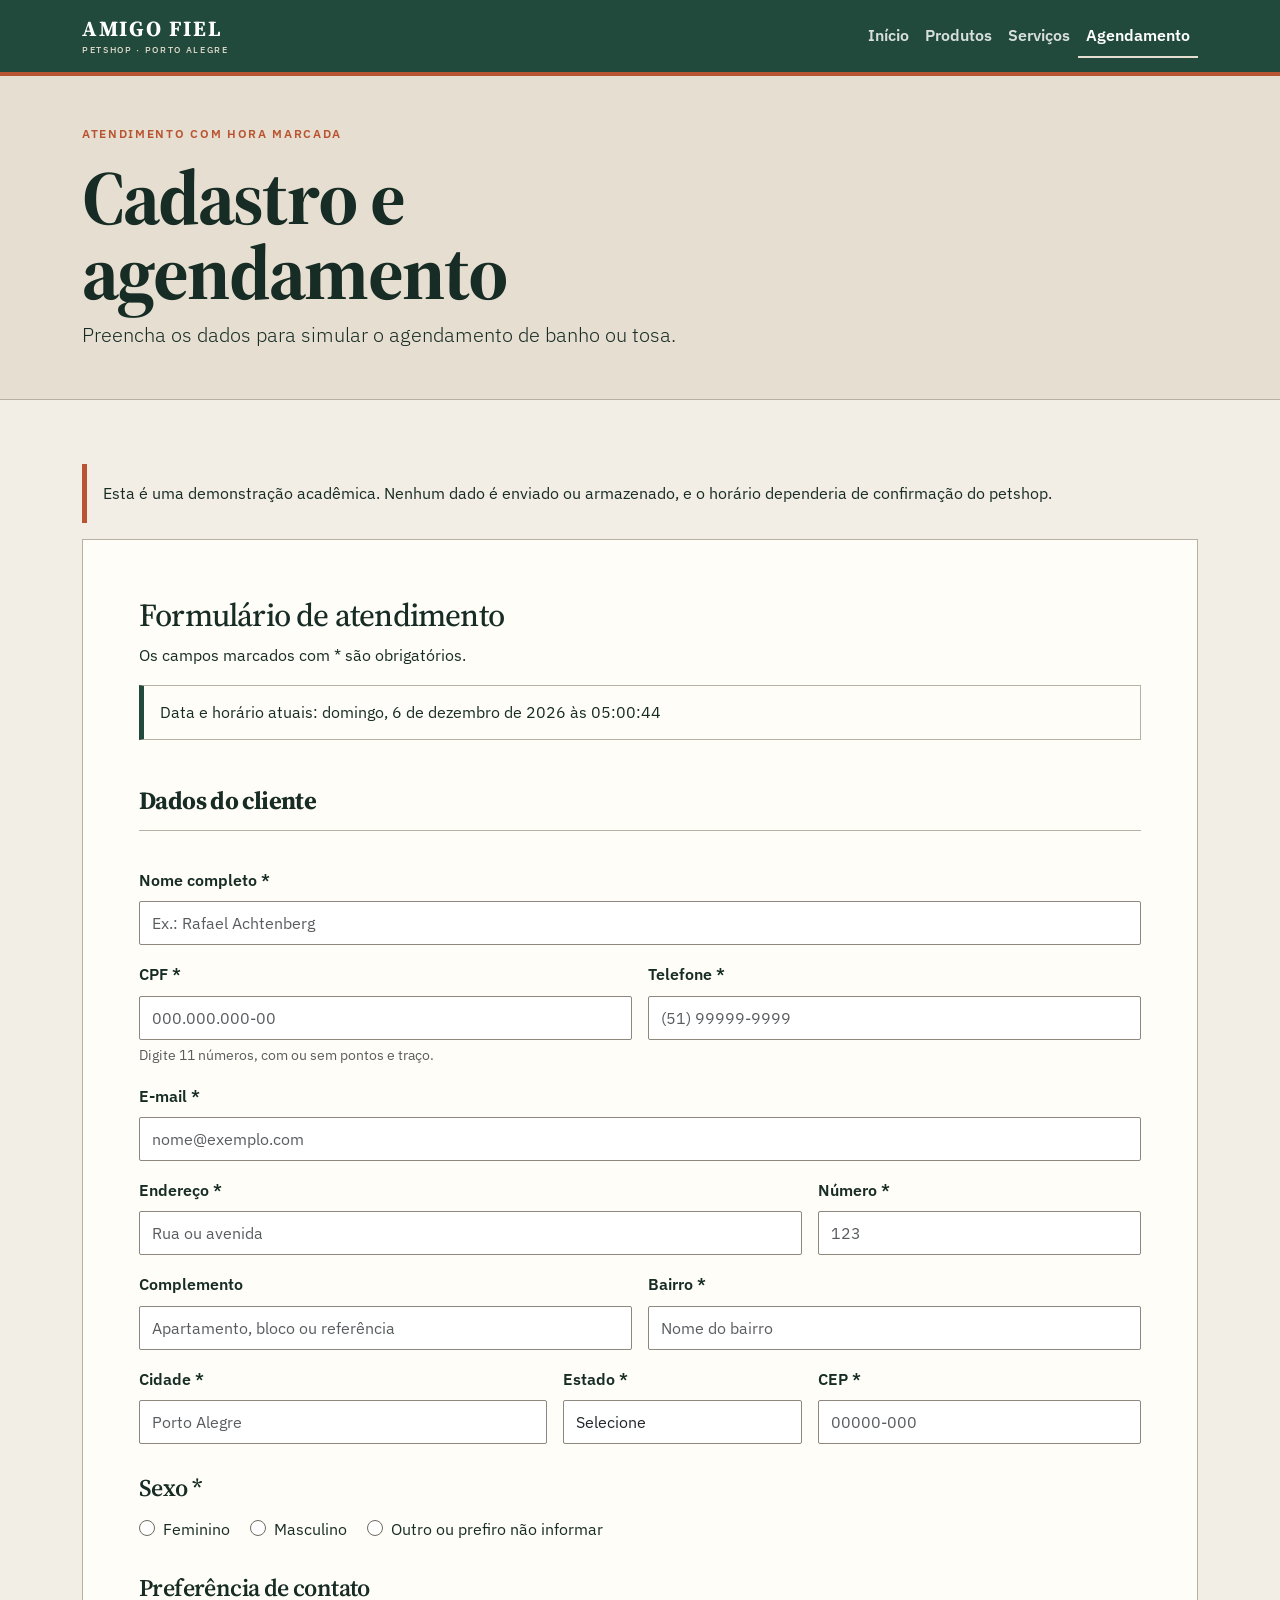
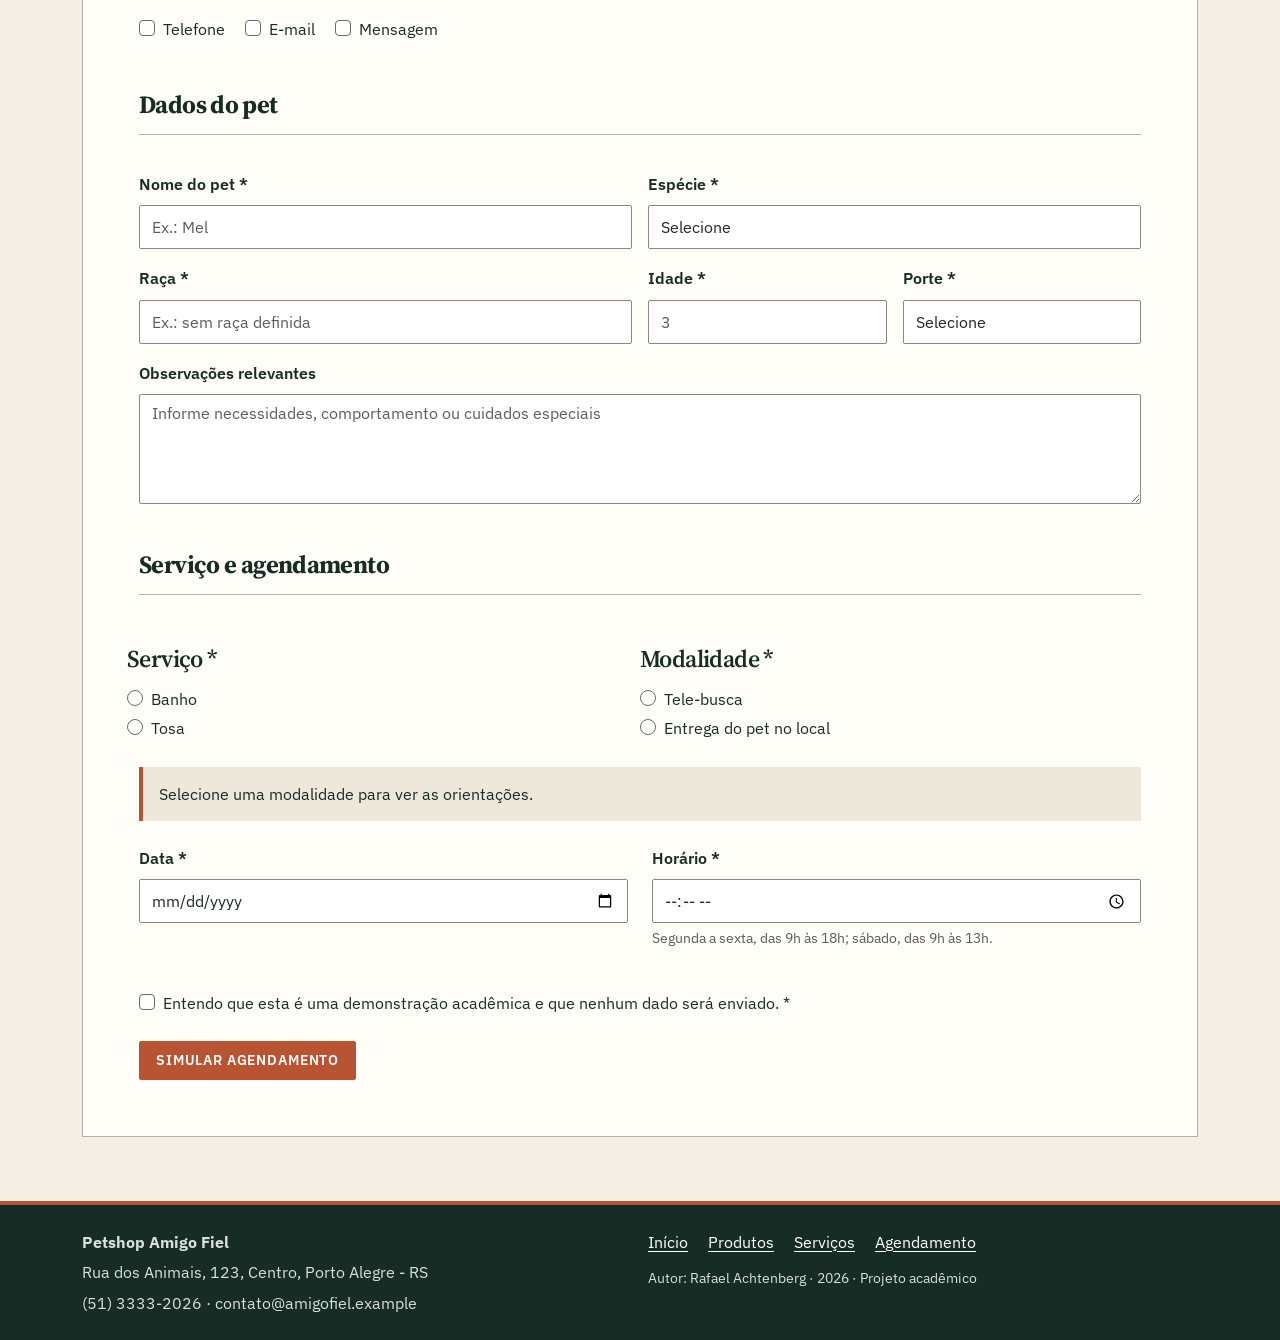
==== commit 4e18c763: "style(fase-2): adopt editorial petshop identity" ====
--- a/fundamentos-de-sistemas-web/fase-2-petshop/agendamento.html
+++ b/fundamentos-de-sistemas-web/fase-2-petshop/agendamento.html
@@ -13,7 +13,7 @@
     <header>
         <nav class="navbar navbar-expand-lg navbar-dark" aria-label="Navegação principal">
             <div class="container">
-                <a class="navbar-brand" href="index.html" aria-label="Petshop Amigo Fiel, página inicial"><span aria-hidden="true">🐾</span> Amigo Fiel</a>
+                <a class="navbar-brand" href="index.html" aria-label="Petshop Amigo Fiel, página inicial">Amigo Fiel</a>
                 <button class="navbar-toggler" type="button" data-bs-toggle="collapse" data-bs-target="#menuPrincipal" aria-controls="menuPrincipal" aria-expanded="false" aria-label="Abrir menu de navegação">
                     <span class="navbar-toggler-icon"></span>
                 </button>
--- a/fundamentos-de-sistemas-web/fase-2-petshop/css/estilos.css
+++ b/fundamentos-de-sistemas-web/fase-2-petshop/css/estilos.css
@@ -1,20 +1,29 @@
+@import url("https://fonts.googleapis.com/css2?family=IBM+Plex+Sans:wght@400;500;600&family=Source+Serif+4:opsz,wght@8..60,600;8..60,700&display=swap");
+
 :root {
-    --brand-navy: #17324d;
-    --brand-navy-dark: #0d2438;
-    --brand-teal: #26766c;
-    --brand-teal-dark: #17584f;
-    --brand-gold: #f4c95d;
-    --brand-cream: #fffaf0;
-    --brand-mist: #edf6f4;
-    --text-main: #24313d;
-    --border-soft: #d7e2df;
+    --ink: #172c25;
+    --forest: #214a3d;
+    --rust: #b95432;
+    --paper: #f2eee5;
+    --surface: #fffdf8;
+    --soft: #e6ded0;
+    --line: #b8b0a2;
+    --muted: #6d6a61;
 }
 
 body {
-    color: var(--text-main);
-    background-color: #fff;
-    font-family: system-ui, -apple-system, "Segoe UI", sans-serif;
+    color: var(--ink);
+    background: var(--paper);
+    font-family: "IBM Plex Sans", sans-serif;
     line-height: 1.65;
+}
+
+h1,
+h2,
+h3,
+legend {
+    font-family: "Source Serif 4", Georgia, serif;
+    letter-spacing: -0.025em;
 }
 
 a {
@@ -28,8 +37,7 @@
     z-index: 1100;
     padding: 0.65rem 1rem;
     color: #fff;
-    background: var(--brand-navy-dark);
-    border-radius: 0.4rem;
+    background: var(--ink);
     transform: translateY(-180%);
 }
 
@@ -38,84 +46,108 @@
 }
 
 .navbar {
-    background: var(--brand-navy);
-    box-shadow: 0 0.2rem 1rem rgb(13 36 56 / 14%);
+    padding-block: 0.8rem;
+    background: var(--forest);
+    border-bottom: 4px solid var(--rust);
 }
 
 .navbar-brand {
-    font-size: 1.25rem;
-    font-weight: 800;
-    letter-spacing: 0.02em;
+    color: #fff;
+    font-family: "Source Serif 4", Georgia, serif;
+    font-size: 1.35rem;
+    font-weight: 700;
+    letter-spacing: 0.08em;
+    line-height: 1;
+    text-transform: uppercase;
+}
+
+.navbar-brand::after {
+    display: block;
+    margin-top: 0.35rem;
+    color: var(--soft);
+    content: "PETSHOP · PORTO ALEGRE";
+    font-family: "IBM Plex Sans", sans-serif;
+    font-size: 0.58rem;
+    font-weight: 500;
+    letter-spacing: 0.18em;
 }
 
 .navbar .nav-link {
-    color: rgb(255 255 255 / 84%);
-    font-weight: 650;
-    border-radius: 0.35rem;
+    color: rgb(255 255 255 / 82%);
+    font-weight: 600;
 }
 
 .navbar .nav-link:hover,
 .navbar .nav-link:focus-visible,
 .navbar .nav-link.active {
     color: #fff;
-    background-color: rgb(255 255 255 / 14%);
+    border-bottom: 2px solid var(--soft);
 }
 
 .hero {
-    color: #fff;
-    background:
-        linear-gradient(115deg, rgb(13 36 56 / 95%), rgb(38 118 108 / 86%)),
-        var(--brand-navy);
-}
-
-.eyebrow {
-    color: var(--brand-teal-dark);
-    font-size: 0.82rem;
-    font-weight: 800;
-    letter-spacing: 0.12em;
+    color: var(--ink);
+    background: var(--soft);
+    border-bottom: 1px solid var(--line);
+}
+
+.hero .container {
+    border-left: 6px solid var(--rust);
+}
+
+.hero .display-4 {
+    max-width: 13ch;
+    font-size: clamp(3rem, 7vw, 5.5rem);
+    line-height: 0.95;
+}
+
+.eyebrow,
+.feature-kicker,
+.service-label {
+    color: var(--rust);
+    font-size: 0.75rem;
+    font-weight: 600;
+    letter-spacing: 0.14em;
     text-transform: uppercase;
 }
 
-.hero .eyebrow,
-.page-header .eyebrow {
-    color: var(--brand-gold);
-}
-
 .page-header {
-    padding-block: 3.5rem;
-    color: #fff;
-    background:
-        radial-gradient(circle at 85% 20%, rgb(244 201 93 / 25%), transparent 20rem),
-        linear-gradient(120deg, var(--brand-navy-dark), var(--brand-teal));
+    padding-block: 3rem;
+    color: var(--ink);
+    background: var(--soft);
+    border-bottom: 1px solid var(--line);
 }
 
 .page-header h1 {
-    font-weight: 800;
+    max-width: 17ch;
+    font-size: clamp(2.8rem, 6vw, 4.8rem);
+    font-weight: 700;
+    line-height: 0.98;
 }
 
 .section-space {
-    padding-block: 4.5rem;
+    padding-block: 4rem;
 }
 
 .section-tint {
-    background: var(--brand-mist);
+    background: var(--surface);
+    border-block: 1px solid var(--line);
 }
 
 .section-heading {
-    max-width: 45rem;
+    max-width: 44rem;
     margin-bottom: 2rem;
 }
 
 .section-heading h2 {
-    color: var(--brand-navy);
-    font-weight: 800;
+    color: var(--ink);
+    font-size: clamp(2rem, 4vw, 3rem);
+    font-weight: 700;
 }
 
 .carousel {
     overflow: hidden;
-    background: var(--brand-navy-dark);
-    border-radius: 1rem;
-    box-shadow: 0 0.8rem 2rem rgb(23 50 77 / 16%);
+    background: var(--ink);
+    border: 1px solid var(--ink);
 }
 
 .carousel-item img {
@@ -125,9 +157,10 @@
 
 .carousel-item::after {
     position: absolute;
-    inset: 0;
+    inset: auto 0 0;
+    height: 44%;
     content: "";
-    background: linear-gradient(0deg, rgb(13 36 56 / 88%), transparent 62%);
+    background: rgb(23 44 37 / 82%);
 }
 
 .carousel-caption {
@@ -136,8 +169,8 @@
 }
 
 .carousel-caption h3 {
-    font-size: clamp(1.5rem, 4vw, 2.35rem);
-    font-weight: 800;
+    font-size: clamp(1.7rem, 4vw, 2.6rem);
+    font-weight: 700;
 }
 
 .carousel-pause {
@@ -145,43 +178,34 @@
     top: 1rem;
     right: 1rem;
     z-index: 2;
-    font-weight: 700;
+    border-radius: 2px;
+    font-weight: 600;
 }
 
 .card {
-    border-color: var(--border-soft);
-    border-radius: 1rem;
+    background: var(--surface);
+    border: 1px solid var(--line);
+    border-radius: 0;
 }
 
 .feature-card,
 .product-card,
 .service-card {
-    overflow: hidden;
-    box-shadow: 0 0.65rem 1.8rem rgb(23 50 77 / 9%);
-    transition: transform 180ms ease, box-shadow 180ms ease;
-}
-
-.feature-card:hover,
-.product-card:hover,
-.service-card:hover {
-    transform: translateY(-0.2rem);
-    box-shadow: 0 0.9rem 2rem rgb(23 50 77 / 14%);
-}
-
-.feature-card .card-body {
-    padding: 1.6rem;
-}
-
-.feature-icon,
-.service-icon {
-    display: inline-grid;
-    width: 3.2rem;
-    height: 3.2rem;
-    margin-bottom: 1rem;
-    place-items: center;
-    background: var(--brand-mist);
-    border-radius: 50%;
-    font-size: 1.55rem;
+    box-shadow: none;
+}
+
+.feature-card {
+    border-top: 5px solid var(--forest);
+}
+
+.feature-card .card-body,
+.product-card .card-body {
+    padding: 1.5rem;
+}
+
+.feature-card h3,
+.service-card h3 {
+    font-size: 1.65rem;
 }
 
 .product-card .card-img-top {
@@ -189,21 +213,20 @@
     height: 19rem;
     object-fit: cover;
     background: #fff;
+    border-bottom: 1px solid var(--line);
+    border-radius: 0;
 }
 
 .product-card .product-contain {
+    padding: 1rem;
     object-fit: contain;
-    padding: 1rem;
-}
-
-.product-card .card-body {
-    padding: 1.5rem;
 }
 
 .price {
-    color: var(--brand-teal-dark);
-    font-size: 1.35rem;
-    font-weight: 800;
+    color: var(--rust);
+    font-family: "Source Serif 4", Georgia, serif;
+    font-size: 1.45rem;
+    font-weight: 700;
 }
 
 .price-list {
@@ -217,74 +240,90 @@
     gap: 1rem;
     justify-content: space-between;
     padding-block: 0.75rem;
-    border-bottom: 1px solid var(--border-soft);
+    border-bottom: 1px solid var(--line);
 }
 
 .price-list strong {
-    color: var(--brand-teal-dark);
+    color: var(--rust);
     white-space: nowrap;
 }
 
 .step-card {
     height: 100%;
     padding: 1.5rem;
-    background: #fff;
-    border: 1px solid var(--border-soft);
-    border-radius: 0.85rem;
+    background: transparent;
+    border-top: 1px solid var(--ink);
 }
 
 .step-card > span {
-    display: inline-grid;
-    width: 2.25rem;
-    height: 2.25rem;
-    margin-bottom: 1rem;
-    place-items: center;
-    color: #fff;
-    background: var(--brand-teal-dark);
-    border-radius: 50%;
-    font-weight: 800;
+    display: block;
+    margin-bottom: 1.25rem;
+    color: var(--rust);
+    font-family: "Source Serif 4", Georgia, serif;
+    font-size: 2.5rem;
+    font-weight: 700;
+    line-height: 1;
+}
+
+.btn {
+    border-radius: 2px;
+    box-shadow: none;
 }
 
 .btn-brand {
     color: #fff;
-    background-color: var(--brand-teal-dark);
-    border-color: var(--brand-teal-dark);
-    font-weight: 700;
+    background: var(--rust);
+    border-color: var(--rust);
+    font-size: 0.88rem;
+    font-weight: 600;
+    letter-spacing: 0.06em;
+    text-transform: uppercase;
 }
 
 .btn-brand:hover,
 .btn-brand:focus-visible {
-    color: var(--brand-navy-dark);
-    background-color: var(--brand-gold);
-    border-color: var(--brand-gold);
+    color: #fff;
+    background: var(--ink);
+    border-color: var(--ink);
 }
 
 .btn-outline-brand {
-    color: var(--brand-teal-dark);
-    border-color: var(--brand-teal-dark);
-    font-weight: 700;
+    color: var(--forest);
+    border-color: var(--forest);
+    font-weight: 600;
 }
 
 .btn-outline-brand:hover,
 .btn-outline-brand:focus-visible {
     color: #fff;
-    background-color: var(--brand-teal-dark);
-    border-color: var(--brand-teal-dark);
+    background: var(--forest);
+    border-color: var(--forest);
+}
+
+.alert-info {
+    color: var(--ink);
+    background: transparent;
+    border: 0;
+    border-left: 5px solid var(--rust);
+    border-radius: 0;
 }
 
 .form-shell {
-    padding: clamp(1.25rem, 4vw, 2.5rem);
-    background: #fff;
-    border: 1px solid var(--border-soft);
-    border-radius: 1rem;
-    box-shadow: 0 0.8rem 2rem rgb(23 50 77 / 10%);
+    padding: clamp(1.5rem, 5vw, 3.5rem);
+    background: var(--surface);
+    border: 1px solid var(--line);
+}
+
+.form-shell > h2 {
+    font-size: 2rem;
 }
 
 .current-time {
-    padding: 0.75rem 1rem;
-    color: var(--brand-navy-dark);
-    background: var(--brand-mist);
-    border-left: 0.3rem solid var(--brand-teal-dark);
+    padding: 0.85rem 1rem;
+    color: var(--ink);
+    background: transparent;
+    border: 1px solid var(--line);
+    border-left: 5px solid var(--forest);
 }
 
 .form-section {
@@ -296,10 +335,10 @@
 .form-section > legend {
     padding-bottom: 0.55rem;
     margin-bottom: 1.25rem;
-    color: var(--brand-navy);
-    border-bottom: 2px solid var(--brand-gold);
-    font-size: 1.35rem;
-    font-weight: 800;
+    color: var(--ink);
+    border-bottom: 1px solid var(--line);
+    font-size: 1.55rem;
+    font-weight: 700;
 }
 
 .choice-group {
@@ -309,14 +348,26 @@
 
 .form-label,
 .choice-group > legend {
-    font-weight: 700;
+    font-weight: 600;
+}
+
+.form-control,
+.form-select {
+    min-height: 2.75rem;
+    background: #fff;
+    border: 1px solid #8d877d;
+    border-radius: 2px;
 }
 
 .form-control:focus,
 .form-select:focus,
 .form-check-input:focus {
-    border-color: var(--brand-teal);
-    box-shadow: 0 0 0 0.25rem rgb(38 118 108 / 22%);
+    border-color: var(--forest);
+    box-shadow: 0 0 0 3px rgb(33 74 61 / 18%);
+}
+
+.form-check-input {
+    border-color: var(--muted);
 }
 
 .was-validated .choice-group:has(input:invalid) > .invalid-feedback {
@@ -326,22 +377,22 @@
 .modality-message {
     padding: 0.85rem 1rem;
     margin: 0;
-    background: var(--brand-cream);
-    border: 1px solid #e3c76c;
-    border-radius: 0.5rem;
+    background: #eee8dc;
+    border: 0;
+    border-left: 4px solid var(--rust);
 }
 
 .result-box {
     padding: 1.25rem;
-    color: var(--brand-navy-dark);
-    background: #e5f5ed;
-    border: 2px solid #2e7d5a;
-    border-radius: 0.75rem;
+    color: var(--ink);
+    background: #e4ebe4;
+    border: 1px solid var(--forest);
 }
 
 .site-footer {
-    color: rgb(255 255 255 / 86%);
-    background: var(--brand-navy-dark);
+    color: rgb(255 255 255 / 84%);
+    background: var(--ink);
+    border-top: 4px solid var(--rust);
 }
 
 .footer-links {
@@ -358,7 +409,7 @@
 }
 
 :focus-visible {
-    outline: 3px solid #f2b705;
+    outline: 3px solid #e2a12e;
     outline-offset: 3px;
 }
 
@@ -372,8 +423,12 @@
 }
 
 @media (max-width: 575.98px) {
+    .hero .container {
+        border-left-width: 4px;
+    }
+
     .section-space {
-        padding-block: 3rem;
+        padding-block: 2.75rem;
     }
 
     .product-card .card-img-top {
@@ -385,4 +440,8 @@
         flex-direction: column;
         gap: 0.15rem;
     }
-}
+
+    .form-shell {
+        padding: 1.25rem;
+    }
+}
